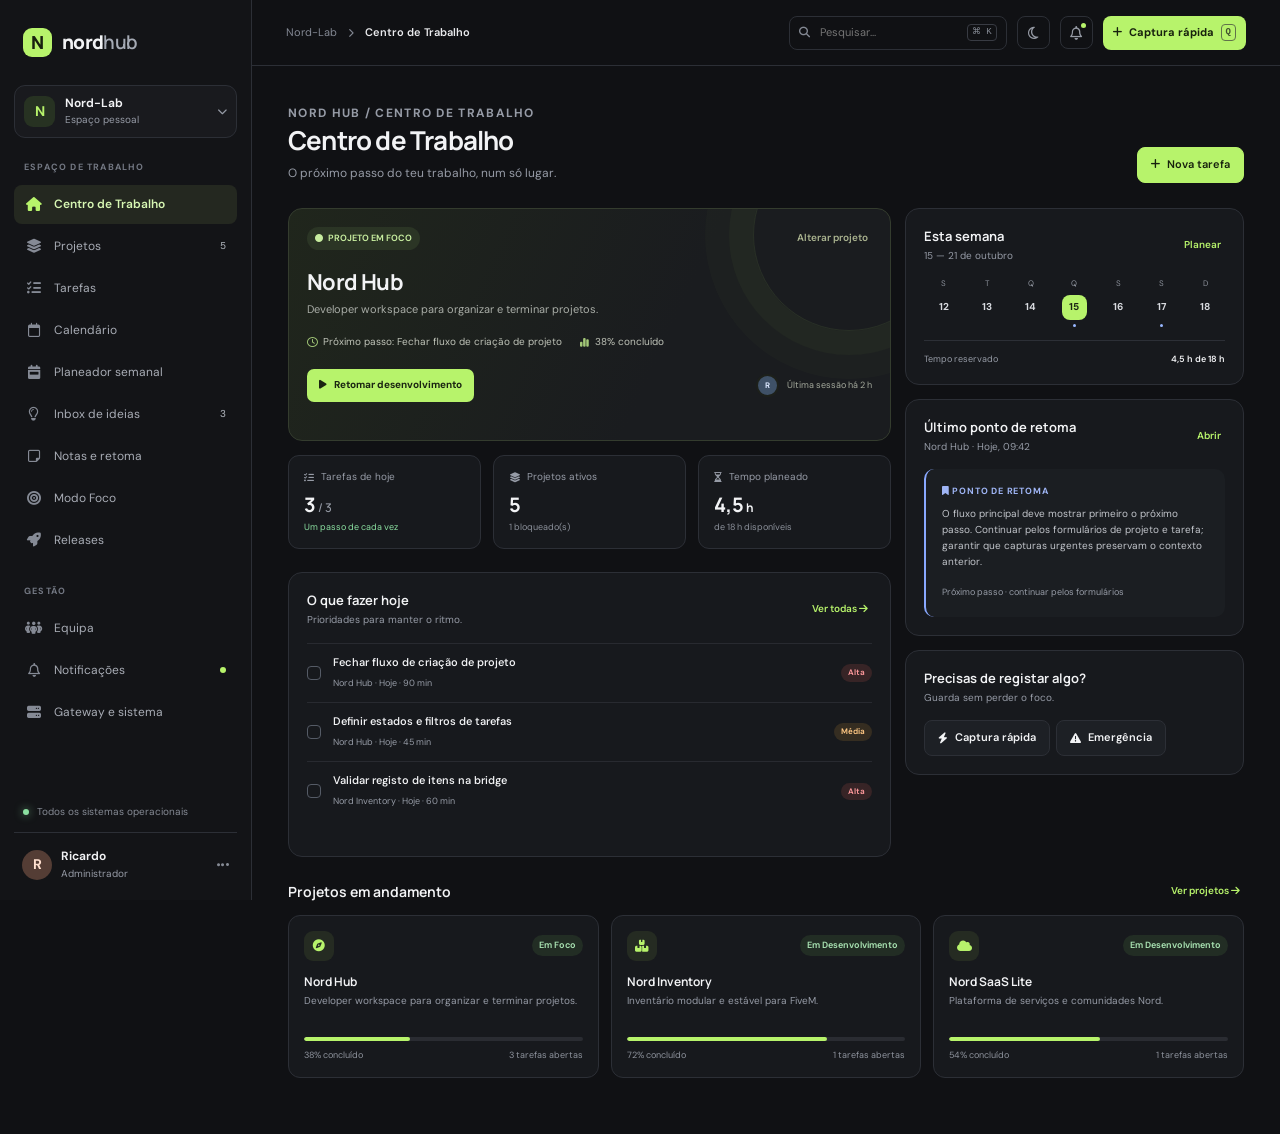
==== index.html @ 493c9ad7 "feat(frontend): build Nord Hub workspace preview" ====
<!doctype html>
<html lang="pt-PT">
<head>
  <meta charset="utf-8">
  <meta name="viewport" content="width=device-width, initial-scale=1">
  <meta name="theme-color" content="#101114">
  <meta name="description" content="Nord Hub — um espaço de trabalho para terminar projetos com foco.">
  <title>Nord Hub — Centro de Trabalho</title>
  <link rel="preconnect" href="https://fonts.googleapis.com">
  <link rel="preconnect" href="https://fonts.gstatic.com" crossorigin>
  <link href="https://fonts.googleapis.com/css2?family=DM+Sans:wght@400;500;600;700&family=Manrope:wght@500;600;700;800&display=swap" rel="stylesheet">
  <link rel="stylesheet" href="https://cdnjs.cloudflare.com/ajax/libs/font-awesome/6.5.2/css/all.min.css">
  <link rel="stylesheet" href="src/styles.css">
</head>
<body>
  <div class="app-shell" id="app">
    <aside class="sidebar" id="sidebar" aria-label="Navegação principal">
      <a class="brand" href="#today" aria-label="Nord Hub início"><span class="brand-mark">N</span><span class="brand-name">nord<span>hub</span></span></a>
      <button class="workspace-select" type="button"><span class="workspace-avatar">N</span><span class="workspace-copy"><b>Nord-Lab</b><small>Espaço pessoal</small></span><i class="fa-solid fa-chevron-down"></i></button>
      <nav class="nav-list">
        <p class="nav-label">ESPAÇO DE TRABALHO</p>
        <a href="#today" data-page="today" class="nav-link active"><i class="fa-solid fa-house"></i><span>Centro de Trabalho</span></a>
        <a href="#projects" data-page="projects" class="nav-link"><i class="fa-solid fa-layer-group"></i><span>Projetos</span><em class="nav-count" id="project-count"></em></a>
        <a href="#tasks" data-page="tasks" class="nav-link"><i class="fa-solid fa-list-check"></i><span>Tarefas</span></a>
        <a href="#calendar" data-page="calendar" class="nav-link"><i class="fa-regular fa-calendar"></i><span>Calendário</span></a>
        <a href="#planner" data-page="planner" class="nav-link"><i class="fa-solid fa-calendar-week"></i><span>Planeador semanal</span></a>
        <a href="#inbox" data-page="inbox" class="nav-link"><i class="fa-regular fa-lightbulb"></i><span>Inbox de ideias</span><em class="nav-count" id="idea-count"></em></a>
        <a href="#notes" data-page="notes" class="nav-link"><i class="fa-regular fa-note-sticky"></i><span>Notas e retoma</span></a>
        <a href="#focus" data-page="focus" class="nav-link"><i class="fa-solid fa-bullseye"></i><span>Modo Foco</span></a>
        <a href="#releases" data-page="releases" class="nav-link"><i class="fa-solid fa-rocket"></i><span>Releases</span></a>
        <p class="nav-label nav-label-spaced">GESTÃO</p>
        <a href="#team" data-page="team" class="nav-link"><i class="fa-solid fa-people-group"></i><span>Equipa</span></a>
        <a href="#notifications" data-page="notifications" class="nav-link"><i class="fa-regular fa-bell"></i><span>Notificações</span><em class="nav-dot"></em></a>
        <a href="#gateway" data-page="gateway" class="nav-link"><i class="fa-solid fa-server"></i><span>Gateway e sistema</span></a>
      </nav>
      <div class="sidebar-bottom"><div class="sidebar-status"><span class="status-light"></span><span>Todos os sistemas operacionais</span></div><button class="profile-button" type="button"><span class="profile-avatar">R</span><span><b>Ricardo</b><small>Administrador</small></span><i class="fa-solid fa-ellipsis"></i></button></div>
    </aside>
    <main class="main-area">
      <header class="topbar">
        <button class="icon-button mobile-menu" id="mobile-menu" aria-label="Abrir navegação"><i class="fa-solid fa-bars"></i></button>
        <div class="breadcrumbs"><span>Nord-Lab</span><i class="fa-solid fa-chevron-right"></i><b id="crumb">Centro de Trabalho</b></div>
        <div class="top-actions"><label class="search-box"><i class="fa-solid fa-magnifying-glass"></i><input id="global-search" type="search" placeholder="Pesquisar..." aria-label="Pesquisar"><kbd>⌘ K</kbd></label><button class="icon-button" id="theme-toggle" aria-label="Alternar tema"><i class="fa-regular fa-moon"></i></button><button class="icon-button notification-action" data-goto="notifications" aria-label="Notificações"><i class="fa-regular fa-bell"></i><span></span></button><button class="quick-button" id="quick-capture"><i class="fa-solid fa-plus"></i><span>Captura rápida</span><kbd>Q</kbd></button></div>
      </header>
      <section class="content" id="page-content" tabindex="-1"></section>
    </main>
  </div>
  <div class="modal-root" id="modal-root" aria-live="polite"></div>
  <div class="toast-root" id="toast-root" aria-live="polite" aria-atomic="true"></div>
  <script src="src/app.js" defer></script>
</body>
</html>
---- src/styles.css ----
:root{color-scheme:dark;--bg:#101114;--panel:#17191d;--panel-2:#1d2025;--panel-3:#24272d;--line:#2c2f36;--text:#f2f3f5;--muted:#969ba6;--subtle:#6d727e;--accent:#b7f36b;--accent-ink:#17210d;--blue:#89a8ff;--orange:#ffba70;--red:#ff777c;--green:#8be0a1;--shadow:0 18px 50px #0005;--radius:14px;--sidebar:252px;font-family:'DM Sans',sans-serif}*{box-sizing:border-box}body{margin:0;background:var(--bg);color:var(--text);font-size:14px;line-height:1.45}button,input,textarea,select{font:inherit}button{color:inherit}a{color:inherit;text-decoration:none}.app-shell{min-height:100vh}.sidebar{width:var(--sidebar);position:fixed;inset:0 auto 0 0;background:#131417;border-right:1px solid var(--line);display:flex;flex-direction:column;padding:24px 14px 16px;z-index:20;transition:transform .22s ease}.brand{height:36px;display:flex;align-items:center;gap:10px;padding:0 9px;margin-bottom:25px}.brand-mark{width:29px;height:29px;border-radius:9px;background:var(--accent);color:#18200f;display:grid;place-items:center;font:800 18px Manrope,sans-serif}.brand-name{font:800 19px Manrope,sans-serif;letter-spacing:-.7px}.brand-name span{color:#a5aab4;font-weight:600}.workspace-select{display:flex;align-items:center;text-align:left;border:1px solid var(--line);border-radius:11px;padding:9px;background:#191a1e;margin-bottom:23px;gap:10px;cursor:pointer}.workspace-avatar{width:31px;height:31px;border-radius:9px;background:#273222;color:var(--accent);display:grid;place-items:center;font-weight:700}.workspace-copy,.profile-button>span:nth-child(2){display:flex;flex:1;flex-direction:column;gap:1px}.workspace-copy b,.profile-button b{font-size:12px;font-weight:650}.workspace-copy small,.profile-button small{font-size:10px;color:var(--muted)}.workspace-select>i{font-size:10px;color:var(--muted)}.nav-list{display:flex;flex-direction:column;gap:3px;overflow:auto;scrollbar-width:thin;scrollbar-color:#353840 transparent}.nav-label{font-size:9px;letter-spacing:1.2px;color:#737883;font-weight:700;padding:0 10px;margin:0 0 8px}.nav-label-spaced{margin-top:22px}.nav-link{height:39px;display:flex;align-items:center;gap:12px;padding:0 11px;color:#a8acb5;border-radius:8px;font-size:12px;transition:.15s}.nav-link>i{width:17px;text-align:center;font-size:14px;color:#858a95}.nav-link:hover{background:#1d1f24;color:var(--text)}.nav-link.active{background:#242820;color:#d7f7b3;font-weight:600}.nav-link.active>i{color:var(--accent)}.nav-count{margin-left:auto;color:#b8bdc5;font-style:normal;font-size:10px}.nav-dot{width:6px;height:6px;border-radius:50%;background:var(--accent);margin-left:auto}.sidebar-bottom{margin-top:auto}.sidebar-status{display:flex;align-items:center;gap:8px;padding:10px 9px 13px;color:#858a94;font-size:10px;border-bottom:1px solid var(--line);margin-bottom:12px}.status-light{width:6px;height:6px;border-radius:50%;background:var(--green);box-shadow:0 0 8px #8be0a1aa}.profile-button{width:100%;display:flex;align-items:center;gap:9px;border:0;background:none;text-align:left;padding:3px 8px;cursor:pointer}.profile-avatar{width:30px;height:30px;border-radius:50%;display:grid;place-items:center;background:#543d35;color:#ffe0cf;font-weight:700}.profile-button>i{color:#858a94}.main-area{margin-left:var(--sidebar);min-height:100vh}.topbar{height:66px;border-bottom:1px solid var(--line);display:flex;align-items:center;justify-content:space-between;padding:0 34px;position:sticky;top:0;background:var(--bg);z-index:10}.breadcrumbs{display:flex;align-items:center;gap:11px;color:#838893;font-size:11px}.breadcrumbs i{font-size:9px}.breadcrumbs b{color:#e9eaed;font-weight:600}.top-actions{display:flex;align-items:center;gap:10px}.search-box{height:34px;width:218px;border:1px solid var(--line);border-radius:8px;display:flex;align-items:center;gap:8px;padding:0 9px;color:#838893}.search-box>i{font-size:11px}.search-box input{min-width:0;flex:1;border:0;outline:0;background:none;color:var(--text);font-size:11px}.search-box kbd,.quick-button kbd{font-size:9px;color:#858a94;border:1px solid #383b43;border-radius:4px;padding:1px 4px}.icon-button{width:33px;height:33px;border:1px solid var(--line);background:transparent;border-radius:8px;color:#969ba5;cursor:pointer;display:grid;place-items:center;position:relative}.icon-button:hover{background:var(--panel-2);color:var(--text)}.notification-action span{position:absolute;width:5px;height:5px;background:var(--accent);border-radius:50%;right:6px;top:6px}.quick-button{height:34px;border:0;border-radius:8px;background:var(--accent);color:var(--accent-ink);padding:0 10px;display:flex;align-items:center;gap:7px;font-size:11px;font-weight:700;cursor:pointer}.quick-button:hover{filter:brightness(1.08)}.quick-button kbd{color:#40502e;border-color:#61734a}.mobile-menu{display:none}.content{max-width:1430px;margin:0 auto;padding:32px 36px 56px;outline:0}.page-heading{display:flex;justify-content:space-between;align-items:flex-end;margin-bottom:25px}.eyebrow{color:var(--accent);font-size:10px;letter-spacing:1.3px;text-transform:uppercase;font-weight:700;margin:0 0 8px}.page-heading h1,.focus-title{font:700 26px Manrope,sans-serif;letter-spacing:-.8px;margin:0}.page-heading p{color:var(--muted);font-size:12px;margin:7px 0 0}.heading-actions{display:flex;gap:8px}.button{height:36px;padding:0 13px;border-radius:8px;border:1px solid var(--line);background:var(--panel-2);font-size:11px;font-weight:600;cursor:pointer;display:inline-flex;align-items:center;gap:7px}.button:hover{background:var(--panel-3)}.button.primary{background:var(--accent);color:var(--accent-ink);border-color:var(--accent)}.button.primary:hover{filter:brightness(1.08)}.button.danger{color:#ff9699}.button.small{height:29px;padding:0 9px;font-size:10px}.grid{display:grid;gap:14px}.dashboard-grid{grid-template-columns:minmax(0,1.6fr) minmax(280px,.9fr)}.panel{background:var(--panel);border:1px solid var(--line);border-radius:var(--radius);padding:18px}.panel-head{display:flex;justify-content:space-between;align-items:center;margin-bottom:15px}.panel-head h2{font:650 13px Manrope,sans-serif;margin:0}.panel-head p{color:var(--muted);font-size:10px;margin:4px 0 0}.text-button{border:0;background:none;color:var(--accent);font-size:10px;font-weight:600;cursor:pointer;padding:4px}.focus-card{position:relative;overflow:hidden;min-height:233px;background:linear-gradient(115deg,#20261c,#1a1c1f 62%);border:1px solid #343c2e}.focus-card:after{content:'';position:absolute;width:190px;height:190px;border:1px solid #b7f36b17;border-radius:50%;right:-55px;top:-70px;box-shadow:0 0 0 24px #b7f36b08,0 0 0 48px #b7f36b05;pointer-events:none}.focus-top{display:flex;justify-content:space-between;align-items:center}.focus-badge,.status-pill,.priority-pill{font-size:9px;font-weight:650;border-radius:100px;padding:5px 8px;background:#2b3525;color:#c7ed9f;display:inline-flex;align-items:center;gap:5px}.focus-badge i{font-size:8px}.focus-top .text-button{color:#aab38f}.focus-card h2{font:700 22px Manrope,sans-serif;letter-spacing:-.6px;margin:17px 0 5px}.focus-card>p{font-size:11px;color:#a9ada7;margin:0}.focus-meta{display:flex;gap:18px;color:#c0c4b9;font-size:10px;margin-top:17px}.focus-meta span{display:flex;align-items:center;gap:6px}.focus-meta i{color:#a3c878}.focus-footer{display:flex;align-items:center;justify-content:space-between;margin-top:20px}.resume-button{border:0;background:var(--accent);color:#1a2411;border-radius:7px;padding:9px 12px;font-size:10px;font-weight:700;cursor:pointer}.resume-button i{margin-right:5px}.avatar-stack{display:flex;align-items:center}.avatar-stack span{width:23px;height:23px;margin-left:-5px;border:2px solid #1d201b;border-radius:50%;display:grid;place-items:center;background:#3f5167;color:#dce8ff;font-size:8px;font-weight:700}.avatar-stack span:first-child{margin-left:0}.avatar-stack small{color:#a4a99c;margin-left:8px;font-size:9px}.stats-row{display:grid;grid-template-columns:repeat(3,1fr);gap:12px;margin-top:14px}.stat-card{padding:14px 15px;background:var(--panel);border:1px solid var(--line);border-radius:11px}.stat-label{color:var(--muted);font-size:10px;display:flex;align-items:center;gap:7px}.stat-label i{font-size:10px}.stat-value{font:700 20px Manrope,sans-serif;margin-top:7px}.stat-note{font-size:9px;color:#8b909a;margin-top:3px}.stat-note.good{color:var(--green)}.today-panel{min-height:285px}.task-list{display:flex;flex-direction:column}.task-row{display:grid;grid-template-columns:16px minmax(0,1fr) auto;align-items:center;gap:10px;padding:11px 0;border-top:1px solid #282a30}.task-check{appearance:none;width:14px;height:14px;border:1px solid #555b66;border-radius:4px;cursor:pointer;position:relative;margin:0}.task-check:checked{background:var(--accent);border-color:var(--accent)}.task-check:checked:after{content:'✓';color:#18200f;font-size:10px;position:absolute;left:2px;top:-1px;font-weight:700}.task-copy{min-width:0}.task-copy strong{font-size:11px;font-weight:550;display:block;white-space:nowrap;overflow:hidden;text-overflow:ellipsis}.task-copy small{font-size:9px;color:var(--muted)}.task-row.done .task-copy strong{text-decoration:line-through;color:#7d828b}.priority-pill{padding:3px 7px;background:#24262c;color:#c4c7ce;font-size:8px}.priority-pill.high{color:#ff999c;background:#372426}.priority-pill.medium{color:#ffc783;background:#352d21}.priority-pill.low{color:#a6d8ac;background:#243128}.side-stack{display:flex;flex-direction:column;gap:14px}.week-card{padding:18px}.week-days{display:grid;grid-template-columns:repeat(7,1fr);gap:4px;margin-top:12px}.week-day{text-align:center;color:#8a8f99;font-size:8px}.week-day b{display:grid;place-items:center;width:25px;height:25px;margin:5px auto 0;border-radius:8px;color:#d9dbe0;font-size:10px}.week-day.today b{background:var(--accent);color:#1b2413}.week-day.has-work:after{content:'';width:3px;height:3px;background:#98b7ff;border-radius:50%;display:block;margin:4px auto 0}.week-summary{border-top:1px solid var(--line);margin-top:13px;padding-top:12px;display:flex;justify-content:space-between;font-size:9px;color:var(--muted)}.week-summary strong{color:var(--text);font-weight:600}.resume-note{padding:16px;background:#1b1e22;border-radius:10px;border-left:2px solid #89a8ff}.resume-note .note-label{font-size:9px;color:#9fb5f5;text-transform:uppercase;letter-spacing:.8px;font-weight:700}.resume-note p{font-size:10px;color:#c1c4ca;line-height:1.6;margin:8px 0 10px}.resume-note small{font-size:9px;color:var(--muted)}.section-spacer{margin-top:23px}.section-row{display:flex;justify-content:space-between;align-items:center;margin-bottom:12px}.section-row h2{font:650 14px Manrope,sans-serif;margin:0}.project-grid{display:grid;grid-template-columns:repeat(3,minmax(0,1fr));gap:12px}.project-card{background:var(--panel);border:1px solid var(--line);border-radius:12px;padding:15px;cursor:pointer;transition:.16s}.project-card:hover{border-color:#4b515a;transform:translateY(-1px)}.project-card-head{display:flex;align-items:center;justify-content:space-between}.project-icon{width:30px;height:30px;display:grid;place-items:center;border-radius:9px;background:#252b22;color:var(--accent);font-size:12px}.project-card h3{font:650 12px Manrope,sans-serif;margin:12px 0 4px}.project-card p{font-size:10px;color:var(--muted);margin:0;min-height:30px}.project-progress{height:4px;background:#2a2c32;border-radius:5px;margin:13px 0 8px;overflow:hidden}.project-progress i{display:block;height:100%;border-radius:5px;background:var(--accent)}.project-footer{display:flex;justify-content:space-between;color:#8e939d;font-size:9px}.filters{display:flex;align-items:center;gap:8px;margin-bottom:14px;flex-wrap:wrap}.select-control,.filter-input{height:32px;border:1px solid var(--line);border-radius:7px;background:var(--panel);color:var(--text);padding:0 10px;font-size:10px;outline:0}.select-control:focus,.filter-input:focus{border-color:#839b5d}.filter-input{min-width:180px}.table-wrap{overflow:auto;border:1px solid var(--line);border-radius:11px;background:var(--panel)}.data-table{width:100%;border-collapse:collapse;min-width:650px}.data-table th{text-align:left;color:#858a95;font-size:9px;font-weight:600;padding:12px 14px;background:#191b1f;border-bottom:1px solid var(--line)}.data-table td{padding:12px 14px;border-bottom:1px solid #282a30;font-size:10px;color:#d4d6db}.data-table tr:last-child td{border-bottom:0}.table-title{font-weight:600;color:var(--text)!important}.table-sub{display:block;color:#858a95;font-size:9px;margin-top:2px}.status-pill{padding:4px 7px;background:#222d24;color:#a8e1b1}.status-pill.paused{background:#302b21;color:#f2c27f}.status-pill.blocked{background:#332326;color:#ff999d}.status-pill.done{background:#25272c;color:#a3a8b3}.calendar-panel{padding:0;overflow:hidden}.calendar-toolbar{display:flex;align-items:center;justify-content:space-between;padding:14px 16px;border-bottom:1px solid var(--line)}.calendar-month{font:650 13px Manrope,sans-serif}.calendar-controls{display:flex;gap:6px}.calendar-controls button{width:27px;height:27px;border:1px solid var(--line);border-radius:6px;background:var(--panel-2);cursor:pointer}.calendar-grid{display:grid;grid-template-columns:repeat(7,minmax(0,1fr))}.calendar-cell{min-height:105px;border-right:1px solid #282a30;border-bottom:1px solid #282a30;padding:7px}.calendar-cell:nth-child(7n){border-right:0}.calendar-cell.weekday{min-height:auto;color:#858a95;font-size:9px;padding:9px 8px;background:#191b1f}.calendar-date{font-size:10px;color:#c6c8cd}.calendar-date.muted{color:#626772}.calendar-date.today{background:var(--accent);color:#1b2413;border-radius:50%;width:22px;height:22px;display:grid;place-items:center;margin:-5px 0 2px}.calendar-event{font-size:8px;border-radius:4px;background:#293222;color:#c7ecaa;padding:4px 5px;margin-top:6px;overflow:hidden;text-overflow:ellipsis;white-space:nowrap}.calendar-event.blue{background:#242c3c;color:#b7c9ff}.calendar-event.orange{background:#342a20;color:#f5c68a}.planner-grid{grid-template-columns:repeat(5,minmax(0,1fr));align-items:start}.planner-day{background:var(--panel);border:1px solid var(--line);border-radius:11px;min-height:230px;padding:12px}.planner-day h3{font:650 11px Manrope,sans-serif;margin:0}.planner-day small{display:block;color:var(--muted);font-size:9px;margin:2px 0 12px}.plan-task{padding:9px;background:var(--panel-2);border:1px solid #303239;border-radius:7px;margin-bottom:7px;font-size:9px}.plan-task b{display:block;font-size:10px;margin-bottom:4px}.plan-task span{color:var(--muted)}.idea-card{display:flex;gap:12px;align-items:flex-start;padding:14px;background:var(--panel);border:1px solid var(--line);border-radius:10px;margin-bottom:9px}.idea-icon{width:29px;height:29px;border-radius:8px;background:#2c281f;color:#ffc878;display:grid;place-items:center;flex:none}.idea-body{flex:1}.idea-body b{font-size:11px}.idea-body p{font-size:10px;color:var(--muted);margin:4px 0 0}.idea-actions{display:flex;gap:4px}.icon-action{border:0;background:none;color:#8f949e;cursor:pointer;padding:5px}.icon-action:hover{color:var(--accent)}.note-grid{grid-template-columns:repeat(2,minmax(0,1fr))}.note-card{background:var(--panel);border:1px solid var(--line);border-radius:11px;padding:15px}.note-card h3{font:650 12px Manrope,sans-serif;margin:0 0 8px}.note-card p{font-size:10px;line-height:1.6;color:#aeb2bb;margin:0 0 12px}.note-card small{font-size:9px;color:var(--muted)}.focus-mode{max-width:760px;margin:40px auto}.focus-surface{background:var(--panel);border:1px solid var(--line);border-radius:18px;padding:30px}.focus-surface .focus-title{font-size:28px;margin:8px 0}.focus-timer{font:700 54px Manrope,sans-serif;letter-spacing:1px;text-align:center;margin:34px 0 20px}.focus-controls{display:flex;justify-content:center;gap:8px}.focus-checklist{border-top:1px solid var(--line);margin-top:26px;padding-top:16px}.release-row,.member-row,.notification-row{display:flex;align-items:center;gap:12px;padding:14px 0;border-bottom:1px solid #292b31}.release-row:last-child,.member-row:last-child,.notification-row:last-child{border:0}.release-mark{width:33px;height:33px;border-radius:9px;background:#272d22;color:var(--accent);display:grid;place-items:center}.release-copy,.member-copy,.notification-copy{flex:1}.release-copy b,.member-copy b,.notification-copy b{font-size:11px}.release-copy p,.notification-copy p{font-size:9px;color:var(--muted);margin:3px 0 0}.member-avatar{width:31px;height:31px;border-radius:50%;display:grid;place-items:center;background:#344055;color:#d5e0ff;font-size:10px;font-weight:700}.notification-icon{width:30px;height:30px;border-radius:8px;background:#2d2a20;color:#ffc879;display:grid;place-items:center}.admin-tabs{display:flex;gap:5px;border-bottom:1px solid var(--line);margin-bottom:16px}.admin-tab{border:0;background:transparent;color:#969ba5;padding:9px 12px;font-size:10px;cursor:pointer;border-bottom:2px solid transparent}.admin-tab.active{color:var(--accent);border-color:var(--accent)}.empty-state{text-align:center;padding:48px 20px;color:var(--muted)}.empty-state i{font-size:25px;color:#646a75}.empty-state h3{font:650 13px Manrope,sans-serif;color:var(--text);margin:13px 0 5px}.empty-state p{font-size:10px;margin:0 0 16px}.modal-root:empty{display:none}.modal-root{position:fixed;inset:0;background:#070809b8;z-index:50;display:grid;place-items:center;padding:20px}.modal{width:min(500px,100%);background:#191b20;border:1px solid #393c44;border-radius:14px;box-shadow:var(--shadow);animation:modal-in .16s ease}.modal.large{width:min(640px,100%)}@keyframes modal-in{from{opacity:0;transform:translateY(5px)}to{opacity:1;transform:translateY(0)}}.modal-head{padding:18px 20px 14px;border-bottom:1px solid var(--line);display:flex;justify-content:space-between;align-items:flex-start}.modal-head h2{font:650 15px Manrope,sans-serif;margin:0}.modal-head p{font-size:10px;color:var(--muted);margin:5px 0 0}.modal-close{border:0;background:none;color:#989da7;font-size:15px;cursor:pointer}.modal-body{padding:18px 20px}.modal-foot{padding:13px 20px;border-top:1px solid var(--line);display:flex;justify-content:flex-end;gap:8px}.form-grid{display:grid;grid-template-columns:1fr 1fr;gap:12px}.field{display:flex;flex-direction:column;gap:6px;margin-bottom:12px}.field.full{grid-column:1/-1}.field label{font-size:10px;color:#b8bbc3;font-weight:600}.field input,.field textarea,.field select{width:100%;border:1px solid #353840;border-radius:7px;background:#111215;color:var(--text);padding:9px 10px;font-size:11px;outline:0}.field textarea{min-height:78px;resize:vertical}.field input:focus,.field textarea:focus,.field select:focus{border-color:#92b65f;box-shadow:0 0 0 2px #b7f36b12}.radio-row{display:flex;gap:8px}.capture-types{display:grid;grid-template-columns:repeat(3,1fr);gap:7px;margin-bottom:15px}.capture-type{padding:10px;border:1px solid var(--line);border-radius:8px;background:#202228;color:#a6aab3;text-align:center;font-size:9px;cursor:pointer}.capture-type.active{border-color:#748f4b;color:var(--accent);background:#22281e}.capture-type i{display:block;font-size:13px;margin-bottom:5px}.emergency-box{border:1px solid #593335;background:#2c2022;padding:11px;border-radius:8px;color:#ffb1b4;font-size:10px;display:flex;gap:8px;align-items:center}.toast-root{position:fixed;right:20px;bottom:20px;z-index:70;display:flex;flex-direction:column;gap:8px}.toast{background:#24272c;border:1px solid #3b3e45;border-radius:9px;padding:11px 14px;box-shadow:var(--shadow);font-size:11px;display:flex;align-items:center;gap:9px;animation:modal-in .18s ease}.toast i{color:var(--accent)}body.light{color-scheme:light;--bg:#f4f5f2;--panel:#fff;--panel-2:#f0f1ee;--panel-3:#e8eae5;--line:#dfe1dc;--text:#20221f;--muted:#686d67;--subtle:#8b9089;--shadow:0 18px 50px #18200d17}body.light .sidebar{background:#fff}body.light .brand-name span{color:#777}body.light .workspace-select,body.light .topbar{background:var(--bg)}body.light .breadcrumbs b{color:#252722}body.light .focus-card{background:linear-gradient(115deg,#e9f0df,#f1f2ef);border-color:#d8e2ca}body.light .focus-card h2{color:#252a21}body.light .focus-card>p,body.light .focus-meta{color:#58604e}body.light .focus-card:after{border-color:#9bbd6b25}body.light .task-row{border-color:#e8e9e6}body.light .resume-note{background:#f1f3f8}body.light .data-table th,body.light .calendar-cell.weekday{background:#f7f8f5}body.light .data-table td{color:#424640;border-color:#e8e9e6}body.light .modal{background:#fff}body.light .field input,body.light .field textarea,body.light .field select{background:#f7f8f5;color:#242622}body.light .panel{background:var(--panel)}
@media(max-width:1100px){:root{--sidebar:220px}.content{padding:28px 24px}.topbar{padding:0 24px}.dashboard-grid{grid-template-columns:1fr}.side-stack{display:grid;grid-template-columns:1fr 1fr}.project-grid{grid-template-columns:repeat(2,minmax(0,1fr))}.planner-grid{grid-template-columns:repeat(3,minmax(0,1fr))}}
@media(max-width:760px){:root{--sidebar:252px}.sidebar{transform:translateX(-100%);box-shadow:var(--shadow)}.sidebar.open{transform:translateX(0)}.main-area{margin-left:0}.topbar{height:58px;padding:0 15px}.mobile-menu{display:grid}.breadcrumbs{margin-right:auto;margin-left:10px}.breadcrumbs span,.breadcrumbs i{display:none}.top-actions{gap:6px}.search-box{width:34px;padding:0;justify-content:center;border:0}.search-box input,.search-box kbd{display:none}.icon-button{width:31px;height:31px}.quick-button{width:33px;padding:0;justify-content:center}.quick-button span,.quick-button kbd{display:none}.content{padding:25px 16px 40px}.page-heading{align-items:flex-start;gap:12px;flex-direction:column}.page-heading h1{font-size:23px}.heading-actions{width:100%;flex-wrap:wrap}.stats-row{gap:7px}.stat-card{padding:11px}.stat-value{font-size:17px}.side-stack{grid-template-columns:1fr}.project-grid{grid-template-columns:1fr}.planner-grid{grid-template-columns:1fr 1fr}.planner-day{min-height:160px}.calendar-cell{min-height:76px;padding:5px}.calendar-event{font-size:7px}.note-grid{grid-template-columns:1fr}.form-grid{grid-template-columns:1fr}.field.full{grid-column:auto}.focus-surface{padding:22px}.focus-timer{font-size:43px}.top-actions .notification-action{display:none}}
@media(max-width:430px){.breadcrumbs b{font-size:10px}.stats-row{grid-template-columns:1fr 1fr}.stats-row .stat-card:last-child{grid-column:1/-1}.planner-grid{grid-template-columns:1fr}.planner-day{min-height:100px}.focus-meta{gap:11px;flex-wrap:wrap}.capture-types{grid-template-columns:repeat(3,1fr)}}
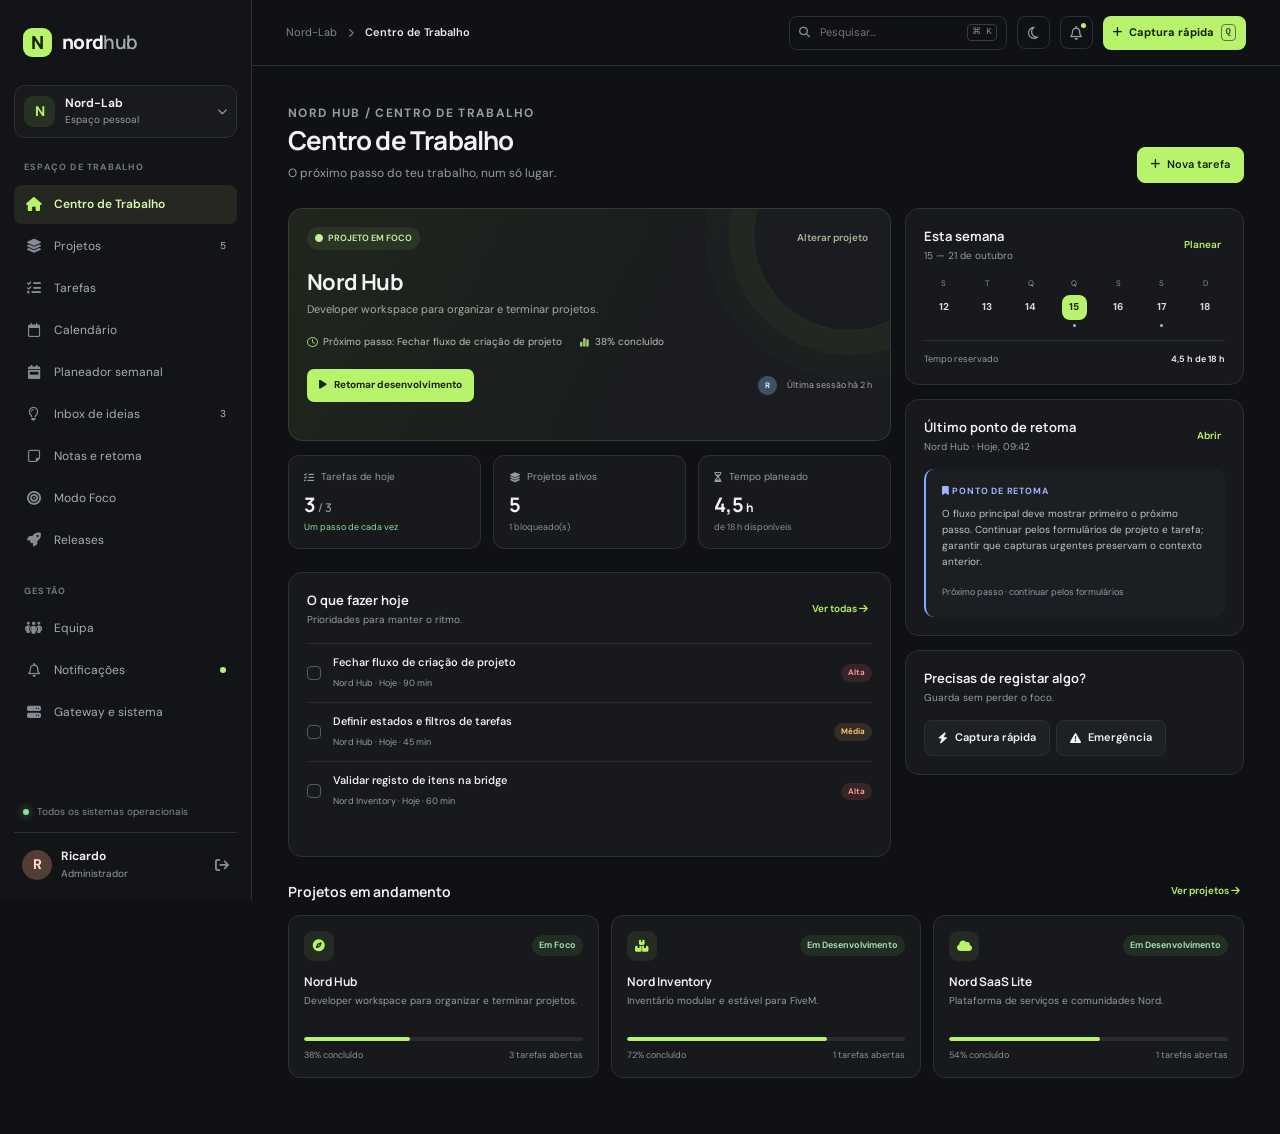
==== commit c8618a26: "feat(backend): implement Nord Hub phase 2 API and gateway" ====
--- a/index.html
+++ b/index.html
@@ -33,7 +33,7 @@
         <a href="#notifications" data-page="notifications" class="nav-link"><i class="fa-regular fa-bell"></i><span>Notificações</span><em class="nav-dot"></em></a>
         <a href="#gateway" data-page="gateway" class="nav-link"><i class="fa-solid fa-server"></i><span>Gateway e sistema</span></a>
       </nav>
-      <div class="sidebar-bottom"><div class="sidebar-status"><span class="status-light"></span><span>Todos os sistemas operacionais</span></div><button class="profile-button" type="button"><span class="profile-avatar">R</span><span><b>Ricardo</b><small>Administrador</small></span><i class="fa-solid fa-ellipsis"></i></button></div>
+      <div class="sidebar-bottom"><div class="sidebar-status"><span class="status-light"></span><span>Todos os sistemas operacionais</span></div><button class="profile-button" type="button" data-action="logout" title="Terminar sessão"><span class="profile-avatar">R</span><span><b>Ricardo</b><small>Administrador</small></span><i class="fa-solid fa-arrow-right-from-bracket"></i></button></div>
     </aside>
     <main class="main-area">
       <header class="topbar">
@@ -46,6 +46,7 @@
   </div>
   <div class="modal-root" id="modal-root" aria-live="polite"></div>
   <div class="toast-root" id="toast-root" aria-live="polite" aria-atomic="true"></div>
+  <script src="src/api.js" defer></script>
   <script src="src/app.js" defer></script>
 </body>
 </html>
--- a/src/styles.css
+++ b/src/styles.css
@@ -2,3 +2,5 @@
 @media(max-width:1100px){:root{--sidebar:220px}.content{padding:28px 24px}.topbar{padding:0 24px}.dashboard-grid{grid-template-columns:1fr}.side-stack{display:grid;grid-template-columns:1fr 1fr}.project-grid{grid-template-columns:repeat(2,minmax(0,1fr))}.planner-grid{grid-template-columns:repeat(3,minmax(0,1fr))}}
 @media(max-width:760px){:root{--sidebar:252px}.sidebar{transform:translateX(-100%);box-shadow:var(--shadow)}.sidebar.open{transform:translateX(0)}.main-area{margin-left:0}.topbar{height:58px;padding:0 15px}.mobile-menu{display:grid}.breadcrumbs{margin-right:auto;margin-left:10px}.breadcrumbs span,.breadcrumbs i{display:none}.top-actions{gap:6px}.search-box{width:34px;padding:0;justify-content:center;border:0}.search-box input,.search-box kbd{display:none}.icon-button{width:31px;height:31px}.quick-button{width:33px;padding:0;justify-content:center}.quick-button span,.quick-button kbd{display:none}.content{padding:25px 16px 40px}.page-heading{align-items:flex-start;gap:12px;flex-direction:column}.page-heading h1{font-size:23px}.heading-actions{width:100%;flex-wrap:wrap}.stats-row{gap:7px}.stat-card{padding:11px}.stat-value{font-size:17px}.side-stack{grid-template-columns:1fr}.project-grid{grid-template-columns:1fr}.planner-grid{grid-template-columns:1fr 1fr}.planner-day{min-height:160px}.calendar-cell{min-height:76px;padding:5px}.calendar-event{font-size:7px}.note-grid{grid-template-columns:1fr}.form-grid{grid-template-columns:1fr}.field.full{grid-column:auto}.focus-surface{padding:22px}.focus-timer{font-size:43px}.top-actions .notification-action{display:none}}
 @media(max-width:430px){.breadcrumbs b{font-size:10px}.stats-row{grid-template-columns:1fr 1fr}.stats-row .stat-card:last-child{grid-column:1/-1}.planner-grid{grid-template-columns:1fr}.planner-day{min-height:100px}.focus-meta{gap:11px;flex-wrap:wrap}.capture-types{grid-template-columns:repeat(3,1fr)}}
+.auth-screen{min-height:calc(100vh - 66px);display:grid;place-items:center;padding:28px}.auth-card{width:min(420px,100%);background:var(--panel);border:1px solid var(--line);border-radius:16px;padding:30px;box-shadow:var(--shadow)}.auth-card>.brand-mark{margin-bottom:22px}.auth-card h1{font:700 25px Manrope,sans-serif;letter-spacing:-.7px;margin:0}.auth-description{font-size:11px;color:var(--muted);margin:7px 0 20px}.auth-submit{width:100%;justify-content:center;height:40px}.auth-switch{text-align:center;font-size:10px;color:var(--muted);margin:16px 0}.auth-card>small{display:block;text-align:center;color:var(--subtle);font-size:9px}.auth-error{background:#352326;border:1px solid #624044;color:#ffb5b7;border-radius:7px;padding:9px 10px;font-size:10px;margin-bottom:13px}body.light .auth-error{background:#fff0f0;color:#9d3038}#auth-form [hidden]{display:none!important}
+body.auth-mode .sidebar,body.auth-mode .topbar{display:none}body.auth-mode .main-area{margin-left:0}body.auth-mode .content{padding:0;max-width:none}body.auth-mode .auth-screen{min-height:100vh}
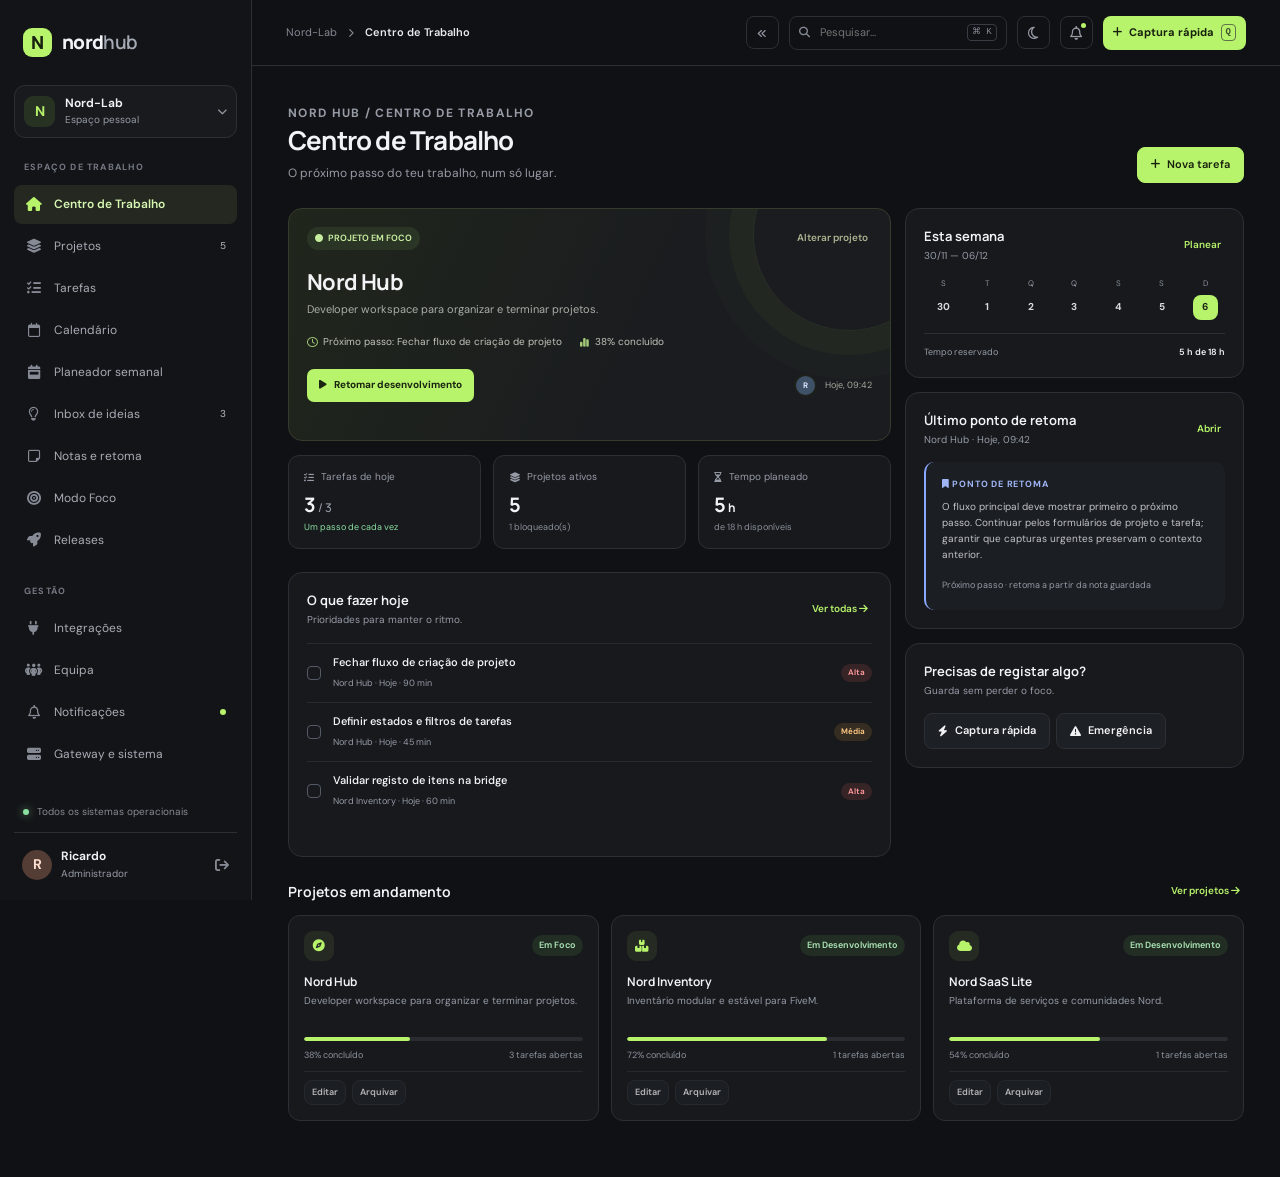
==== commit 6c675b1a: "feat(platform): complete installation, integrations and operations" ====
--- a/index.html
+++ b/index.html
@@ -29,6 +29,7 @@
         <a href="#focus" data-page="focus" class="nav-link"><i class="fa-solid fa-bullseye"></i><span>Modo Foco</span></a>
         <a href="#releases" data-page="releases" class="nav-link"><i class="fa-solid fa-rocket"></i><span>Releases</span></a>
         <p class="nav-label nav-label-spaced">GESTÃO</p>
+        <a href="#integrations" data-page="integrations" class="nav-link"><i class="fa-solid fa-plug"></i><span>Integrações</span></a>
         <a href="#team" data-page="team" class="nav-link"><i class="fa-solid fa-people-group"></i><span>Equipa</span></a>
         <a href="#notifications" data-page="notifications" class="nav-link"><i class="fa-regular fa-bell"></i><span>Notificações</span><em class="nav-dot"></em></a>
         <a href="#gateway" data-page="gateway" class="nav-link"><i class="fa-solid fa-server"></i><span>Gateway e sistema</span></a>
@@ -39,7 +40,7 @@
       <header class="topbar">
         <button class="icon-button mobile-menu" id="mobile-menu" aria-label="Abrir navegação"><i class="fa-solid fa-bars"></i></button>
         <div class="breadcrumbs"><span>Nord-Lab</span><i class="fa-solid fa-chevron-right"></i><b id="crumb">Centro de Trabalho</b></div>
-        <div class="top-actions"><label class="search-box"><i class="fa-solid fa-magnifying-glass"></i><input id="global-search" type="search" placeholder="Pesquisar..." aria-label="Pesquisar"><kbd>⌘ K</kbd></label><button class="icon-button" id="theme-toggle" aria-label="Alternar tema"><i class="fa-regular fa-moon"></i></button><button class="icon-button notification-action" data-goto="notifications" aria-label="Notificações"><i class="fa-regular fa-bell"></i><span></span></button><button class="quick-button" id="quick-capture"><i class="fa-solid fa-plus"></i><span>Captura rápida</span><kbd>Q</kbd></button></div>
+        <div class="top-actions"><button class="icon-button sidebar-collapse" data-action="toggle-sidebar" aria-label="Alternar sidebar compacta" title="Alternar sidebar compacta"><i class="fa-solid fa-angles-left"></i></button><label class="search-box"><i class="fa-solid fa-magnifying-glass"></i><input id="global-search" type="search" placeholder="Pesquisar..." aria-label="Pesquisar"><kbd>⌘ K</kbd></label><button class="icon-button" id="theme-toggle" aria-label="Alternar tema"><i class="fa-regular fa-moon"></i></button><button class="icon-button notification-action" data-goto="notifications" aria-label="Notificações"><i class="fa-regular fa-bell"></i><span></span></button><button class="quick-button" id="quick-capture"><i class="fa-solid fa-plus"></i><span>Captura rápida</span><kbd>Q</kbd></button></div>
       </header>
       <section class="content" id="page-content" tabindex="-1"></section>
     </main>
--- a/src/styles.css
+++ b/src/styles.css
@@ -4,3 +4,32 @@
 @media(max-width:430px){.breadcrumbs b{font-size:10px}.stats-row{grid-template-columns:1fr 1fr}.stats-row .stat-card:last-child{grid-column:1/-1}.planner-grid{grid-template-columns:1fr}.planner-day{min-height:100px}.focus-meta{gap:11px;flex-wrap:wrap}.capture-types{grid-template-columns:repeat(3,1fr)}}
 .auth-screen{min-height:calc(100vh - 66px);display:grid;place-items:center;padding:28px}.auth-card{width:min(420px,100%);background:var(--panel);border:1px solid var(--line);border-radius:16px;padding:30px;box-shadow:var(--shadow)}.auth-card>.brand-mark{margin-bottom:22px}.auth-card h1{font:700 25px Manrope,sans-serif;letter-spacing:-.7px;margin:0}.auth-description{font-size:11px;color:var(--muted);margin:7px 0 20px}.auth-submit{width:100%;justify-content:center;height:40px}.auth-switch{text-align:center;font-size:10px;color:var(--muted);margin:16px 0}.auth-card>small{display:block;text-align:center;color:var(--subtle);font-size:9px}.auth-error{background:#352326;border:1px solid #624044;color:#ffb5b7;border-radius:7px;padding:9px 10px;font-size:10px;margin-bottom:13px}body.light .auth-error{background:#fff0f0;color:#9d3038}#auth-form [hidden]{display:none!important}
 body.auth-mode .sidebar,body.auth-mode .topbar{display:none}body.auth-mode .main-area{margin-left:0}body.auth-mode .content{padding:0;max-width:none}body.auth-mode .auth-screen{min-height:100vh}
+.auth-card.setup-card{width:min(540px,100%)}
+.auth-card.setup-card .form-grid{gap:10px}
+.auth-mode .content{max-width:none;min-height:calc(100vh - 66px);display:grid;place-items:center;padding:20px}
+body.sidebar-compact{--sidebar:68px}
+body.sidebar-compact .sidebar{padding-left:9px;padding-right:9px}
+body.sidebar-compact .brand{justify-content:center;padding:0}
+body.sidebar-compact .brand-name,body.sidebar-compact .workspace-copy,body.sidebar-compact .workspace-select>i,body.sidebar-compact .nav-label,body.sidebar-compact .nav-link span,body.sidebar-compact .nav-count,body.sidebar-compact .sidebar-status span:last-child,body.sidebar-compact .profile-button>span:not(.profile-avatar),body.sidebar-compact .profile-button>i{display:none}
+body.sidebar-compact .workspace-select,body.sidebar-compact .nav-link,body.sidebar-compact .profile-button{justify-content:center;padding-left:0;padding-right:0}
+body.sidebar-compact .nav-link{gap:0}
+body.sidebar-compact .profile-avatar{margin:0}
+.sidebar-collapse{font-size:10px}
+.integration-grid{grid-template-columns:repeat(2,minmax(0,1fr));align-items:start}
+.integration-card{min-width:0}
+.integration-card>p,.muted-small{font-size:10px;color:var(--muted);line-height:1.6}
+.integration-card code{display:block;overflow-wrap:anywhere;padding:11px;border:1px solid var(--line);border-radius:8px;background:var(--panel-2);font-size:10px;line-height:1.8}
+.integration-list{margin-top:10px}
+@media(max-width:760px){.integration-grid{grid-template-columns:1fr}.sidebar-collapse{display:none}body.sidebar-compact{--sidebar:0px}body.sidebar-compact .sidebar{width:252px}}
+.calendar-controls button.active{border-color:var(--accent);color:var(--accent)}
+.calendar-agenda{padding:8px 16px}
+.agenda-day{display:grid;grid-template-columns:150px minmax(0,1fr);gap:12px;padding:12px 0;border-bottom:1px solid var(--line)}
+.agenda-date b,.agenda-date small{display:block}.agenda-date b{font-size:11px}.agenda-date small,.muted-small{color:var(--muted);font-size:9px;margin-top:3px}
+.agenda-items{display:flex;align-items:flex-start;gap:6px;flex-direction:column}
+.task-checklist{display:flex;flex-direction:column;gap:4px;margin-top:5px}.task-checklist label{display:flex;align-items:center;gap:6px;font-size:9px;color:var(--muted)}.task-checklist input{accent-color:var(--accent)}
+.task-row{grid-template-columns:16px minmax(0,1fr) auto}
+@media(max-width:760px){.agenda-day{grid-template-columns:1fr;gap:5px}}
+.project-card-actions{display:flex;gap:6px;margin-top:9px;padding-top:8px;border-top:1px solid var(--line);opacity:.72}
+.project-card-actions .button{height:25px;padding:0 7px;font-size:9px}
+.task-github-ref{height:24px;align-self:center}
+.note-references{border-left:2px solid var(--accent);padding-left:8px;font-size:9px!important;overflow-wrap:anywhere}
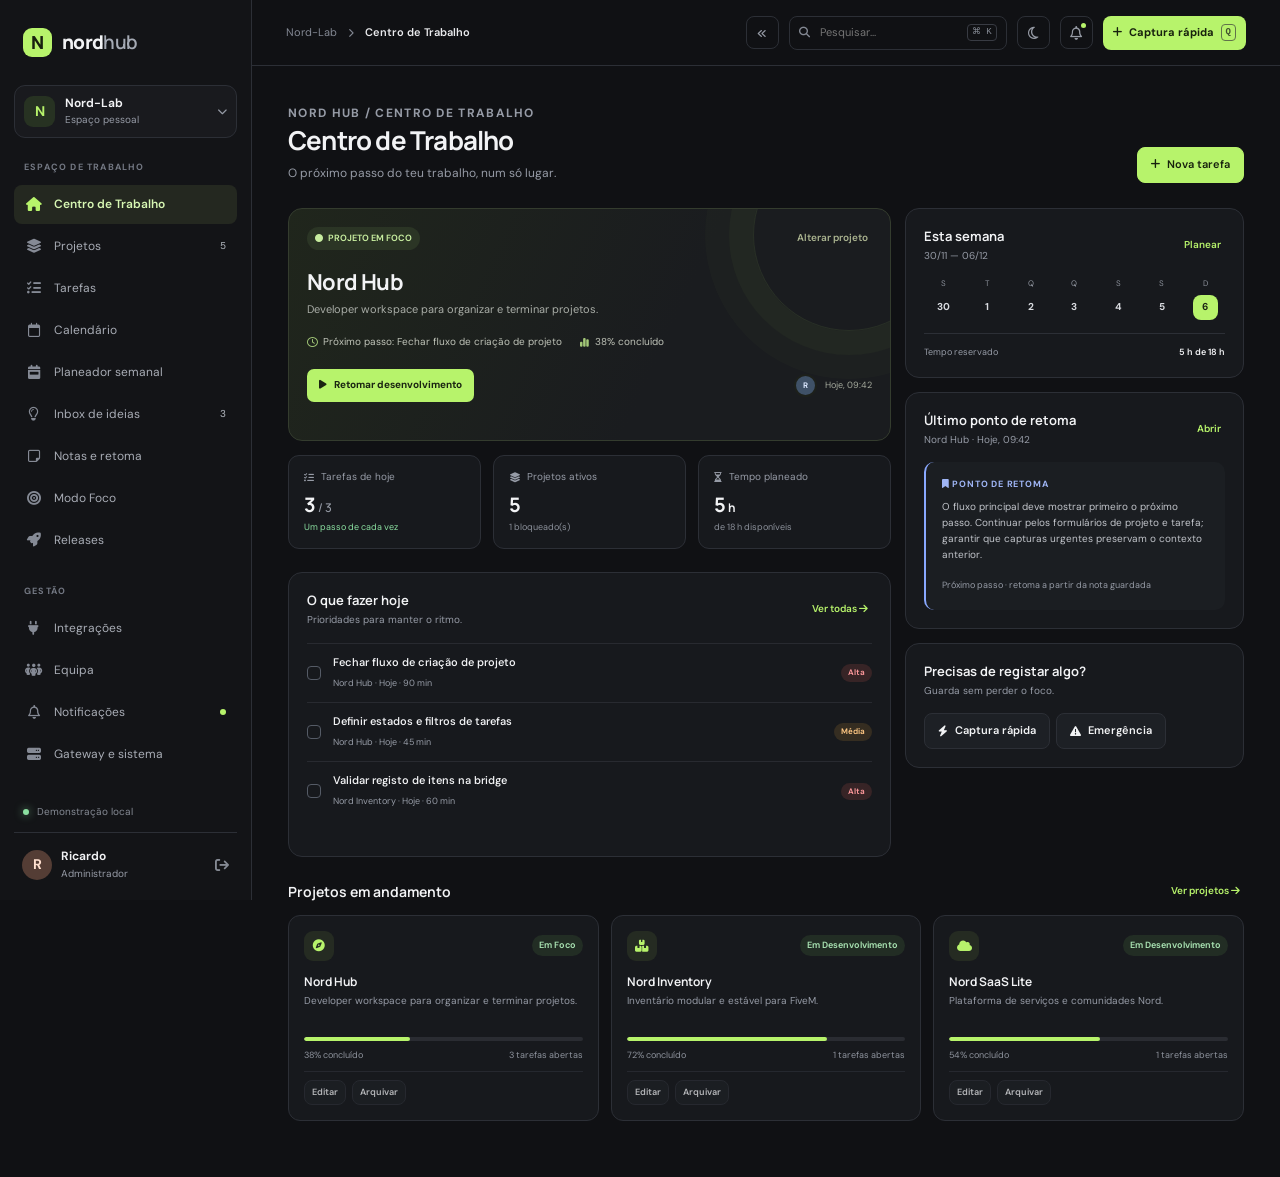
==== commit 7a17950a: "fix(ui): switch workspaces and show active context" ====
--- a/index.html
+++ b/index.html
@@ -16,7 +16,7 @@
   <div class="app-shell" id="app">
     <aside class="sidebar" id="sidebar" aria-label="Navegação principal">
       <a class="brand" href="#today" aria-label="Nord Hub início"><span class="brand-mark">N</span><span class="brand-name">nord<span>hub</span></span></a>
-      <button class="workspace-select" type="button"><span class="workspace-avatar">N</span><span class="workspace-copy"><b>Nord-Lab</b><small>Espaço pessoal</small></span><i class="fa-solid fa-chevron-down"></i></button>
+      <button class="workspace-select" type="button" data-action="workspace-switch" aria-label="Mudar de workspace"><span class="workspace-avatar">N</span><span class="workspace-copy"><b>Nord-Lab</b><small>Espaço pessoal</small></span><i class="fa-solid fa-chevron-down"></i></button>
       <nav class="nav-list">
         <p class="nav-label">ESPAÇO DE TRABALHO</p>
         <a href="#today" data-page="today" class="nav-link active"><i class="fa-solid fa-house"></i><span>Centro de Trabalho</span></a>
